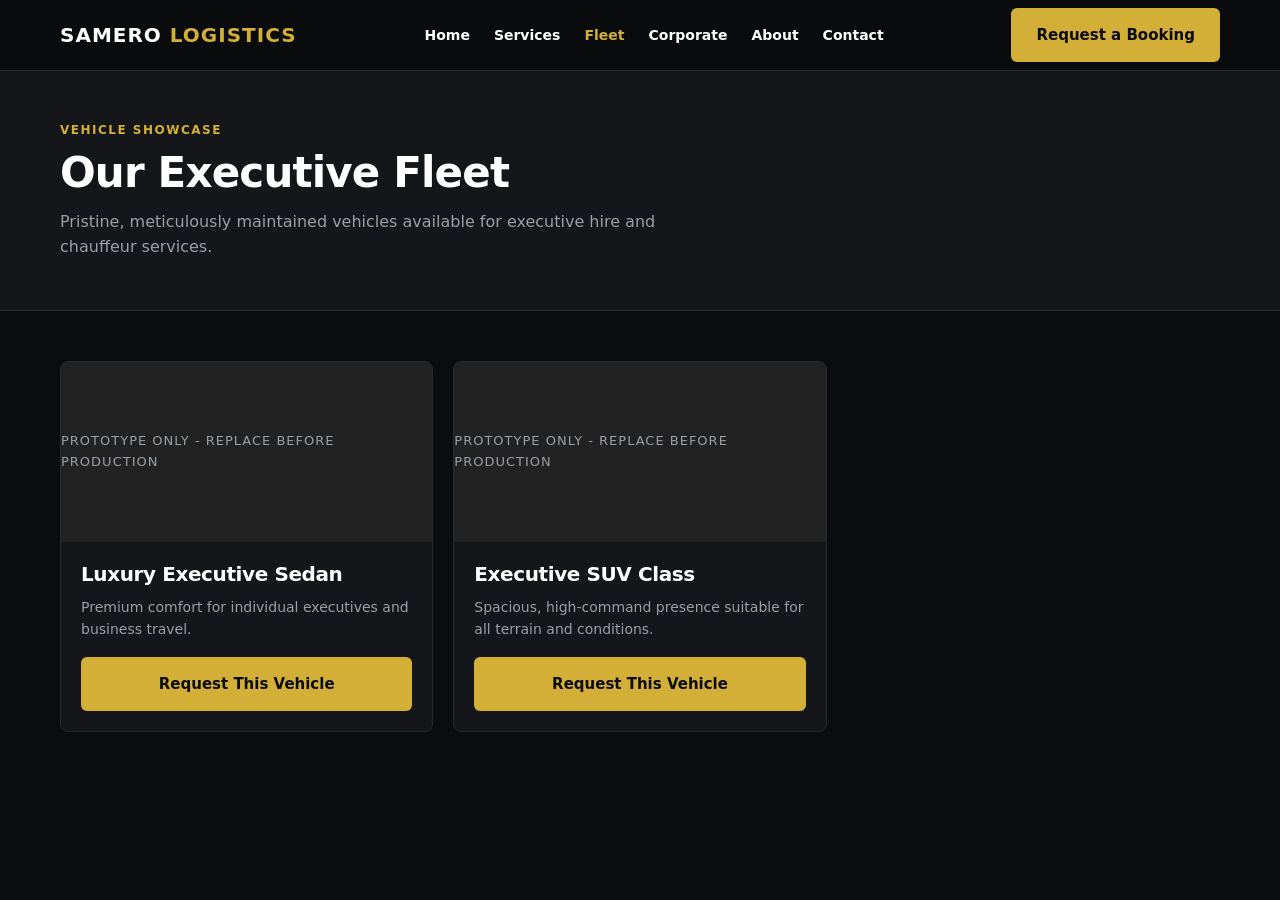
==== fleet.html @ fcae331d "Initial commit - Samero Logistics Executive Website" ====
<!DOCTYPE html>
<html lang="en">
<head>
  <meta charset="UTF-8">
  <meta name="viewport" content="width=device-width, initial-scale=1.0">
  <title>Fleet | Samero Logistics</title>
  <link rel="stylesheet" href="css/style.css">
</head>
<body>
<header class="site-header">
  <div class="wrap nav">
    <a href="index.html" class="logo">SAMERO <span>LOGISTICS</span></a>
    <nav class="desktop-links">
      <a href="index.html">Home</a>
      <a href="services.html">Services</a>
      <a href="fleet.html" class="active">Fleet</a>
      <a href="corporate.html">Corporate</a>
      <a href="about.html">About</a>
      <a href="contact.html">Contact</a>
    </nav>
    <div class="nav-cta"><a href="contact.html" class="btn btn-gold">Request a Booking</a></div>
  </div>
</header>

<div class="page-header">
  <div class="wrap">
    <span class="tag-line">Vehicle Showcase</span>
    <h1>Our Executive Fleet</h1>
    <p>Pristine, meticulously maintained vehicles available for executive hire and chauffeur services.</p>
  </div>
</div>

<section>
  <div class="wrap grid-3">
    <div class="card fleet-card">
      <div class="fleet-img">PROTOTYPE ONLY - REPLACE BEFORE PRODUCTION</div>
      <div class="fleet-body">
        <h3>Luxury Executive Sedan</h3>
        <p>Premium comfort for individual executives and business travel.</p>
        <a href="contact.html?vehicle=Luxury Executive Sedan" class="btn btn-gold btn-block">Request This Vehicle</a>
      </div>
    </div>
    <div class="card fleet-card">
      <div class="fleet-img">PROTOTYPE ONLY - REPLACE BEFORE PRODUCTION</div>
      <div class="fleet-body">
        <h3>Executive SUV Class</h3>
        <p>Spacious, high-command presence suitable for all terrain and conditions.</p>
        <a href="contact.html?vehicle=Executive SUV Class" class="btn btn-gold btn-block">Request This Vehicle</a>
      </div>
    </div>
  </div>
</section>

<div class="mobile-sticky-bar">
  <a href="tel:09073222216" class="btn btn-outline">Call Now</a>
  <a href="contact.html" class="btn btn-gold">Request Booking</a>
</div>

<script src="js/script.js"></script>
</body>
</html>
---- css/style.css ----
:root {
  --bg-black: #0b0c0e;
  --bg-card: #14161a;
  --bg-card-hover: #1c1f24;
  --gold: #d4af37;
  --gold-hover: #f1c40f;
  --gold-dark: #aa8c2c;
  --text-white: #ffffff;
  --text-muted: #9aa0a6;
  --border-color: #262930;
  --font-main: 'Inter', system-ui, -apple-system, sans-serif;
  --max-w: 1200px;
}

* { box-sizing: border-box; margin: 0; padding: 0; }
html { scroll-behavior: smooth; }

body {
  background-color: var(--bg-black);
  color: var(--text-white);
  font-family: var(--font-main);
  line-height: 1.6;
  padding-bottom: 70px; /* Space for mobile persistent sticky bar */
  -webkit-font-smoothing: antialiased;
}

@media(min-width: 840px) {
  body { padding-bottom: 0; }
}

a { color: inherit; text-decoration: none; }
ul { list-style: none; }
img { max-width: 100%; display: block; }

.wrap { max-width: var(--max-w); margin: 0 auto; padding: 0 20px; }

/* Typography */
h1, h2, h3, h4 { font-weight: 800; line-height: 1.2; letter-spacing: -0.02em; }
.text-gold { color: var(--gold); }
.tag-line { text-transform: uppercase; font-size: 12px; font-weight: 700; color: var(--gold); letter-spacing: 1.5px; display: block; margin-bottom: 8px; }

/* Buttons */
.btn {
  display: inline-flex; align-items: center; justify-content: center; gap: 8px;
  padding: 14px 24px; border-radius: 6px; font-weight: 700; font-size: 15px;
  cursor: pointer; transition: all 0.2s ease; border: 1px solid transparent; min-height: 48px;
  text-align: center;
}
.btn-gold { background: var(--gold); color: var(--bg-black); }
.btn-gold:hover { background: var(--gold-hover); }
.btn-outline { background: transparent; border-color: var(--border-color); color: var(--text-white); }
.btn-outline:hover { border-color: var(--gold); color: var(--gold); }
.btn-block { width: 100%; }

/* Navigation */
.site-header { position: sticky; top: 0; z-index: 100; background: rgba(11, 12, 14, 0.95); backdrop-filter: blur(10px); border-bottom: 1px solid var(--border-color); }
.nav { display: flex; align-items: center; justify-content: space-between; height: 70px; }
.logo { font-weight: 900; font-size: 20px; letter-spacing: 1px; }
.logo span { color: var(--gold); }

.desktop-links { display: none; gap: 24px; font-weight: 600; font-size: 14px; }
.desktop-links a:hover, .desktop-links a.active { color: var(--gold); }

.nav-cta { display: none; }

@media(min-width: 840px) {
  .desktop-links { display: flex; }
  .nav-cta { display: flex; }
}

.nav-toggle {
  background: transparent; border: 1px solid var(--border-color); color: #fff;
  padding: 8px 12px; border-radius: 4px; cursor: pointer; display: block;
}
@media(min-width: 840px) { .nav-toggle { display: none; } }

.mobile-menu {
  display: none; background: var(--bg-card); border-bottom: 1px solid var(--border-color); padding: 20px;
}
.mobile-menu.open { display: block; }
.mobile-menu a { display: block; padding: 12px 0; font-weight: 600; border-bottom: 1px solid var(--border-color); }
.mobile-menu a:last-child { border-bottom: none; }

/* Page Header */
.page-header { background: var(--bg-card); padding: 50px 0; border-bottom: 1px solid var(--border-color); }
.page-header h1 { font-size: clamp(28px, 5vw, 42px); margin-bottom: 10px; }
.page-header p { color: var(--text-muted); max-width: 600px; }

/* Sections & Cards */
section { padding: 50px 0; }
.section-head { margin-bottom: 30px; }
.section-head h2 { font-size: clamp(24px, 4vw, 36px); }

.grid-3 { display: grid; gap: 20px; }
.grid-2 { display: grid; gap: 20px; }
@media(min-width: 600px) { .grid-2 { grid-template-columns: repeat(2, 1fr); } }
@media(min-width: 840px) { .grid-3 { grid-template-columns: repeat(3, 1fr); } }

.card {
  background: var(--bg-card); border: 1px solid var(--border-color);
  border-radius: 8px; padding: 24px; transition: transform 0.2s, border-color 0.2s;
}
.card:hover { border-color: var(--gold); transform: translateY(-2px); }
.card h3 { font-size: 20px; margin-bottom: 10px; }
.card p { color: var(--text-muted); font-size: 14px; margin-bottom: 16px; }

/* Fleet Cards */
.fleet-card { overflow: hidden; padding: 0; }
.fleet-img { background: #222; height: 180px; display: flex; align-items: center; justify-content: center; color: var(--text-muted); font-size: 13px; text-transform: uppercase; letter-spacing: 1px; }
.fleet-body { padding: 20px; }
.fleet-specs { display: flex; gap: 12px; margin: 12px 0 18px; font-size: 13px; color: var(--text-muted); }

/* Form Elements */
.form-card { background: var(--bg-card); border: 1px solid var(--border-color); border-radius: 8px; padding: 24px; }
.field { margin-bottom: 16px; }
.field label { display: block; font-size: 13px; font-weight: 700; margin-bottom: 6px; color: var(--text-muted); }
.field input, .field select, .field textarea {
  width: 100%; background: var(--bg-black); border: 1px solid var(--border-color);
  color: #fff; padding: 12px; border-radius: 6px; font-family: inherit; font-size: 15px;
}
.field input:focus, .field select:focus, .field textarea:focus { outline: none; border-color: var(--gold); }
.field-row { display: grid; gap: 16px; }
@media(min-width: 520px) { .field-row { grid-template-columns: 1fr 1fr; } }

/* Sticky Mobile Bar */
.mobile-sticky-bar {
  position: fixed; bottom: 0; left: 0; right: 0; z-index: 100;
  display: flex; gap: 10px; padding: 10px 16px;
  background: var(--bg-card); border-top: 1px solid var(--border-color);
}
.mobile-sticky-bar .btn { flex: 1; font-size: 13px; padding: 10px 4px; min-height: 42px; }
@media(min-width: 840px) { .mobile-sticky-bar { display: none; } }

/* Footer */
footer { background: var(--bg-card); border-top: 1px solid var(--border-color); padding: 40px 0 20px; margin-top: 40px; font-size: 14px; color: var(--text-muted); }
.footer-grid { display: grid; gap: 30px; }
@media(min-width: 600px) { .footer-grid { grid-template-columns: repeat(3, 1fr); } }
.footer-logo { font-size: 18px; font-weight: 900; color: #fff; margin-bottom: 12px; }
.footer-logo span { color: var(--gold); }
.footer-bottom { border-top: 1px solid var(--border-color); margin-top: 30px; padding-top: 20px; text-align: center; font-size: 12px; }
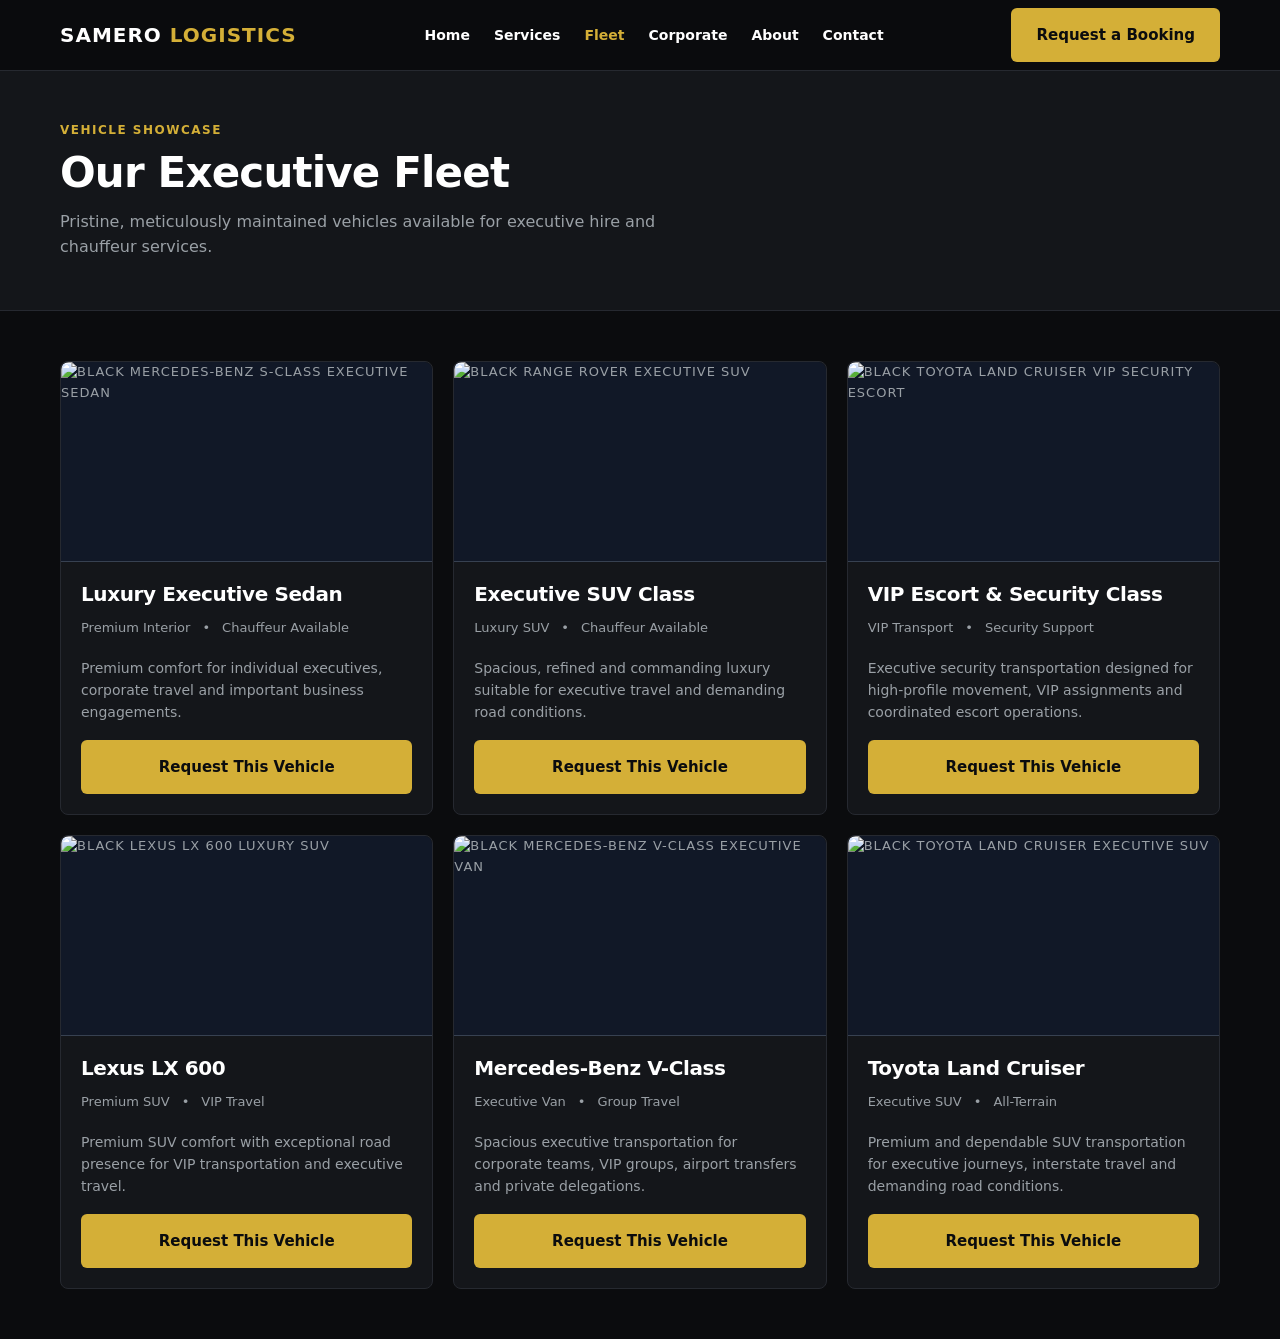
==== commit 3bb775eb: "Fix homepage fleet arrangement" ====
--- a/fleet.html
+++ b/fleet.html
@@ -6,10 +6,16 @@
   <title>Fleet | Samero Logistics</title>
   <link rel="stylesheet" href="css/style.css">
 </head>
+
 <body>
+
 <header class="site-header">
   <div class="wrap nav">
-    <a href="index.html" class="logo">SAMERO <span>LOGISTICS</span></a>
+
+    <a href="index.html" class="logo">
+      SAMERO <span>LOGISTICS</span>
+    </a>
+
     <nav class="desktop-links">
       <a href="index.html">Home</a>
       <a href="services.html">Services</a>
@@ -18,44 +24,426 @@
       <a href="about.html">About</a>
       <a href="contact.html">Contact</a>
     </nav>
-    <div class="nav-cta"><a href="contact.html" class="btn btn-gold">Request a Booking</a></div>
+
+    <div class="nav-cta">
+      <a href="contact.html" class="btn btn-gold">
+        Request a Booking
+      </a>
+    </div>
+
+    <button
+      class="nav-toggle"
+      id="navToggle"
+      aria-label="Toggle navigation"
+    >
+      Menu
+    </button>
+
   </div>
+
+  <nav class="mobile-menu" id="mobileMenu">
+    <a href="index.html">Home</a>
+    <a href="services.html">Services</a>
+    <a href="fleet.html">Fleet</a>
+    <a href="corporate.html">Corporate</a>
+    <a href="about.html">About Us</a>
+    <a href="contact.html">Contact & Booking</a>
+  </nav>
 </header>
+
 
 <div class="page-header">
   <div class="wrap">
-    <span class="tag-line">Vehicle Showcase</span>
-    <h1>Our Executive Fleet</h1>
-    <p>Pristine, meticulously maintained vehicles available for executive hire and chauffeur services.</p>
+
+    <span class="tag-line">
+      Vehicle Showcase
+    </span>
+
+    <h1>
+      Our Executive Fleet
+    </h1>
+
+    <p>
+      Pristine, meticulously maintained vehicles available for executive
+      hire and chauffeur services.
+    </p>
+
   </div>
 </div>
 
+
 <section>
+
   <div class="wrap grid-3">
-    <div class="card fleet-card">
-      <div class="fleet-img">PROTOTYPE ONLY - REPLACE BEFORE PRODUCTION</div>
-      <div class="fleet-body">
-        <h3>Luxury Executive Sedan</h3>
-        <p>Premium comfort for individual executives and business travel.</p>
-        <a href="contact.html?vehicle=Luxury Executive Sedan" class="btn btn-gold btn-block">Request This Vehicle</a>
-      </div>
-    </div>
-    <div class="card fleet-card">
-      <div class="fleet-img">PROTOTYPE ONLY - REPLACE BEFORE PRODUCTION</div>
-      <div class="fleet-body">
-        <h3>Executive SUV Class</h3>
-        <p>Spacious, high-command presence suitable for all terrain and conditions.</p>
-        <a href="contact.html?vehicle=Executive SUV Class" class="btn btn-gold btn-block">Request This Vehicle</a>
-      </div>
-    </div>
+
+
+    <!-- ===================================================== -->
+    <!-- 1. MERCEDES-BENZ S-CLASS -->
+    <!-- ===================================================== -->
+
+    <div class="card fleet-card">
+
+      <div
+        class="fleet-img"
+        style="
+          height: 200px;
+          background: #111827;
+          border-bottom: 1px solid #374151;
+          border-radius: 8px 8px 0 0;
+          overflow: hidden;
+        "
+      >
+
+        <img
+          src="https://commons.wikimedia.org/wiki/Special:Redirect/file/Mercedes-Benz_S-Class_W223_black.jpg"
+          alt="Black Mercedes-Benz S-Class Executive Sedan"
+          style="
+            width: 100%;
+            height: 100%;
+            object-fit: cover;
+          "
+        >
+
+      </div>
+
+      <div class="fleet-body">
+
+        <h3>
+          Luxury Executive Sedan
+        </h3>
+
+        <div class="fleet-specs">
+          <span>Premium Interior</span> •
+          <span>Chauffeur Available</span>
+        </div>
+
+        <p>
+          Premium comfort for individual executives, corporate travel
+          and important business engagements.
+        </p>
+
+        <a
+          href="contact.html?vehicle=Luxury%20Executive%20Sedan"
+          class="btn btn-gold btn-block"
+        >
+          Request This Vehicle
+        </a>
+
+      </div>
+
+    </div>
+
+
+    <!-- ===================================================== -->
+    <!-- 2. RANGE ROVER -->
+    <!-- ===================================================== -->
+
+    <div class="card fleet-card">
+
+      <div
+        class="fleet-img"
+        style="
+          height: 200px;
+          background: #111827;
+          border-bottom: 1px solid #374151;
+          border-radius: 8px 8px 0 0;
+          overflow: hidden;
+        "
+      >
+
+        <img
+          src="https://commons.wikimedia.org/wiki/Special:Redirect/file/Land_Rover_Range_Rover_in_Black_(4th_generation)_1.jpg"
+          alt="Black Range Rover Executive SUV"
+          style="
+            width: 100%;
+            height: 100%;
+            object-fit: cover;
+          "
+        >
+
+      </div>
+
+      <div class="fleet-body">
+
+        <h3>
+          Executive SUV Class
+        </h3>
+
+        <div class="fleet-specs">
+          <span>Luxury SUV</span> •
+          <span>Chauffeur Available</span>
+        </div>
+
+        <p>
+          Spacious, refined and commanding luxury suitable for executive
+          travel and demanding road conditions.
+        </p>
+
+        <a
+          href="contact.html?vehicle=Executive%20SUV%20Class"
+          class="btn btn-gold btn-block"
+        >
+          Request This Vehicle
+        </a>
+
+      </div>
+
+    </div>
+
+
+    <!-- ===================================================== -->
+    <!-- 3. VIP ESCORT / SECURITY LAND CRUISER -->
+    <!-- ===================================================== -->
+
+    <div class="card fleet-card">
+
+      <div
+        class="fleet-img"
+        style="
+          height: 200px;
+          background: #111827;
+          border-bottom: 1px solid #374151;
+          border-radius: 8px 8px 0 0;
+          overflow: hidden;
+        "
+      >
+
+        <img
+          src="https://www.independenturdu.com/sites/default/files/styles/1368x911/public/article/main-image/2022/08/04/234571-629566404.jpg?itok=AYWaTeHv"
+          alt="Black Toyota Land Cruiser VIP Security Escort"
+          style="
+            width: 100%;
+            height: 100%;
+            object-fit: cover;
+          "
+        >
+
+      </div>
+
+      <div class="fleet-body">
+
+        <h3>
+          VIP Escort & Security Class
+        </h3>
+
+        <div class="fleet-specs">
+          <span>VIP Transport</span> •
+          <span>Security Support</span>
+        </div>
+
+        <p>
+          Executive security transportation designed for high-profile
+          movement, VIP assignments and coordinated escort operations.
+        </p>
+
+        <a
+          href="contact.html?vehicle=VIP%20Escort"
+          class="btn btn-gold btn-block"
+        >
+          Request This Vehicle
+        </a>
+
+      </div>
+
+    </div>
+
+
+    <!-- ===================================================== -->
+    <!-- 4. LEXUS LX 600 -->
+    <!-- ===================================================== -->
+
+    <div class="card fleet-card">
+
+      <div
+        class="fleet-img"
+        style="
+          height: 200px;
+          background: #111827;
+          border-bottom: 1px solid #374151;
+          border-radius: 8px 8px 0 0;
+          overflow: hidden;
+        "
+      >
+
+        <img
+          src="https://commons.wikimedia.org/wiki/Special:Redirect/file/Lexus_LX_600_VJA310_Premier_Graphite_Black_03.jpg"
+          alt="Black Lexus LX 600 Luxury SUV"
+          style="
+            width: 100%;
+            height: 100%;
+            object-fit: cover;
+          "
+        >
+
+      </div>
+
+      <div class="fleet-body">
+
+        <h3>
+          Lexus LX 600
+        </h3>
+
+        <div class="fleet-specs">
+          <span>Premium SUV</span> •
+          <span>VIP Travel</span>
+        </div>
+
+        <p>
+          Premium SUV comfort with exceptional road presence for VIP
+          transportation and executive travel.
+        </p>
+
+        <a
+          href="contact.html?vehicle=Lexus%20LX%20600"
+          class="btn btn-gold btn-block"
+        >
+          Request This Vehicle
+        </a>
+
+      </div>
+
+    </div>
+
+
+    <!-- ===================================================== -->
+    <!-- 5. MERCEDES-BENZ V-CLASS -->
+    <!-- ===================================================== -->
+
+    <div class="card fleet-card">
+
+      <div
+        class="fleet-img"
+        style="
+          height: 200px;
+          background: #111827;
+          border-bottom: 1px solid #374151;
+          border-radius: 8px 8px 0 0;
+          overflow: hidden;
+        "
+      >
+
+        <img
+          src="https://commons.wikimedia.org/wiki/Special:Redirect/file/Mercedes-Benz_V-class_Black.jpg"
+          alt="Black Mercedes-Benz V-Class Executive Van"
+          style="
+            width: 100%;
+            height: 100%;
+            object-fit: cover;
+          "
+        >
+
+      </div>
+
+      <div class="fleet-body">
+
+        <h3>
+          Mercedes-Benz V-Class
+        </h3>
+
+        <div class="fleet-specs">
+          <span>Executive Van</span> •
+          <span>Group Travel</span>
+        </div>
+
+        <p>
+          Spacious executive transportation for corporate teams,
+          VIP groups, airport transfers and private delegations.
+        </p>
+
+        <a
+          href="contact.html?vehicle=Mercedes-Benz%20V-Class"
+          class="btn btn-gold btn-block"
+        >
+          Request This Vehicle
+        </a>
+
+      </div>
+
+    </div>
+
+
+    <!-- ===================================================== -->
+    <!-- 6. TOYOTA LAND CRUISER -->
+    <!-- ===================================================== -->
+
+    <div class="card fleet-card">
+
+      <div
+        class="fleet-img"
+        style="
+          height: 200px;
+          background: #111827;
+          border-bottom: 1px solid #374151;
+          border-radius: 8px 8px 0 0;
+          overflow: hidden;
+        "
+      >
+
+        <img
+          src="https://commons.wikimedia.org/wiki/Special:Redirect/file/Toyota_Land_Cruiser_FJA300_3.3_GR_Sport_Attitude_Black_Mica_01.jpg"
+          alt="Black Toyota Land Cruiser Executive SUV"
+          style="
+            width: 100%;
+            height: 100%;
+            object-fit: cover;
+          "
+        >
+
+      </div>
+
+      <div class="fleet-body">
+
+        <h3>
+          Toyota Land Cruiser
+        </h3>
+
+        <div class="fleet-specs">
+          <span>Executive SUV</span> •
+          <span>All-Terrain</span>
+        </div>
+
+        <p>
+          Premium and dependable SUV transportation for executive
+          journeys, interstate travel and demanding road conditions.
+        </p>
+
+        <a
+          href="contact.html?vehicle=Toyota%20Land%20Cruiser"
+          class="btn btn-gold btn-block"
+        >
+          Request This Vehicle
+        </a>
+
+      </div>
+
+    </div>
+
+
   </div>
+
 </section>
 
+
 <div class="mobile-sticky-bar">
-  <a href="tel:09073222216" class="btn btn-outline">Call Now</a>
-  <a href="contact.html" class="btn btn-gold">Request Booking</a>
+
+  <a
+    href="tel:09073222216"
+    class="btn btn-outline"
+  >
+    Call Now
+  </a>
+
+  <a
+    href="contact.html"
+    class="btn btn-gold"
+  >
+    Request Booking
+  </a>
+
 </div>
 
+
 <script src="js/script.js"></script>
+
 </body>
 </html>
